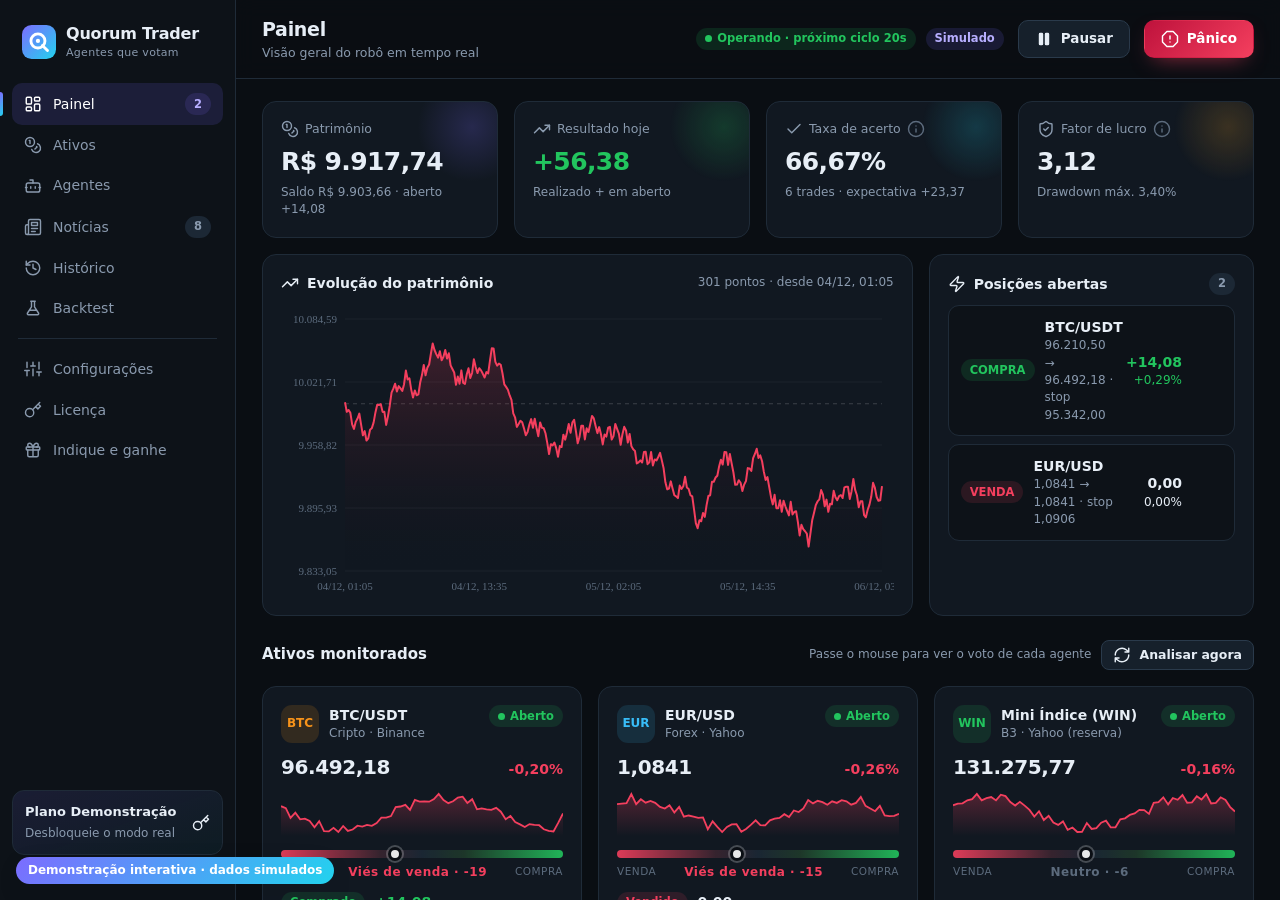
==== demos/quorum-trader/app.html @ 9066086c "quorum-trader: card, preview e demo interativa Co-Authored-By: Claude Opus 5.5 <noreply@anthropic.co" ====
<!doctype html>
<html lang="pt-BR">
<head>
<meta charset="utf-8">
<meta name="viewport" content="width=device-width, initial-scale=1">
<title>Quorum Trader</title>
<style>
:root{
  --bg:#0A0E13; --bg2:#0D1218; --surface:#111821; --surface2:#16202B; --surface3:#1C2835;
  --border:#1F2B38; --border2:#2A3A4B; --text:#E7EEF6; --muted:#8A9AAE; --faint:#5C6B7D;
  --brand:#7C6CFF; --brand2:#22D3EE; --brand-soft:rgba(124,108,255,.14);
  --up:#22C55E; --up-soft:rgba(34,197,94,.13); --down:#F43F5E; --down-soft:rgba(244,63,94,.13);
  --warn:#F5A524; --warn-soft:rgba(245,165,36,.13); --info:#38BDF8;
  --r:14px; --r-sm:10px; --shadow:0 10px 30px -12px rgba(0,0,0,.6);
  --grad:linear-gradient(135deg,var(--brand),var(--brand2));
  --ease:cubic-bezier(.2,.8,.2,1);
}
*{box-sizing:border-box;margin:0;padding:0}
html,body{height:100%}
body{background:var(--bg);color:var(--text);font:14px/1.45 "Segoe UI Variable Text","Segoe UI",Inter,system-ui,sans-serif;
  overflow:hidden;-webkit-font-smoothing:antialiased;user-select:none}
input,textarea,select,button{font:inherit;color:inherit}
.num{font-variant-numeric:tabular-nums;font-feature-settings:"tnum"}
::-webkit-scrollbar{width:10px;height:10px}::-webkit-scrollbar-thumb{background:#223040;border-radius:10px;border:3px solid var(--bg)}
::-webkit-scrollbar-track{background:transparent}
svg.i{width:18px;height:18px;stroke:currentColor;fill:none;stroke-width:1.9;stroke-linecap:round;stroke-linejoin:round;flex:none}
svg.i.f{fill:currentColor;stroke:none}

/* ---------- layout */
.app{display:grid;grid-template-columns:236px 1fr;height:100vh}
aside{background:var(--bg2);border-right:1px solid var(--border);display:flex;flex-direction:column;padding:18px 12px;gap:4px}
.logo{display:flex;align-items:center;gap:10px;padding:4px 10px 18px;font-weight:700;font-size:16px;letter-spacing:-.2px}
.logo small{display:block;font-weight:500;font-size:11px;color:var(--muted);letter-spacing:.3px}
.nav{display:flex;align-items:center;gap:11px;padding:10px 12px;border-radius:10px;color:var(--muted);cursor:pointer;
  transition:background .18s var(--ease),color .18s var(--ease),transform .18s var(--ease);position:relative;font-weight:500}
.nav:hover{background:var(--surface);color:var(--text);transform:translateX(2px)}
.nav.on{background:var(--brand-soft);color:#fff}
.nav.on::before{content:"";position:absolute;left:-12px;top:9px;bottom:9px;width:3px;border-radius:0 3px 3px 0;background:var(--grad)}
.nav .badge{margin-left:auto}
.nav-sep{height:1px;background:var(--border);margin:10px 6px}
.side-foot{margin-top:auto;display:flex;flex-direction:column;gap:10px}
.plan-card{border:1px solid var(--border);background:linear-gradient(160deg,rgba(124,108,255,.12),rgba(34,211,238,.05));
  border-radius:12px;padding:12px;cursor:pointer;transition:border-color .2s,transform .2s var(--ease)}
.plan-card:hover{border-color:var(--brand);transform:translateY(-2px)}
.plan-card b{display:block;font-size:13px}.plan-card span{font-size:12px;color:var(--muted)}
main{display:flex;flex-direction:column;min-width:0;height:100vh}
header{display:flex;align-items:center;gap:14px;padding:16px 26px;border-bottom:1px solid var(--border);background:rgba(10,14,19,.8);backdrop-filter:blur(10px)}
header h1{font-size:19px;font-weight:650;letter-spacing:-.3px}
header .sub{color:var(--muted);font-size:12.5px}
.grow{flex:1}
.content{flex:1;overflow:auto;padding:22px 26px 40px}
.page{animation:in .35s var(--ease)}
@keyframes in{from{opacity:0;transform:translateY(6px)}to{opacity:1;transform:none}}

/* ---------- componentes */
.btn{--c:var(--surface2);display:inline-flex;align-items:center;justify-content:center;gap:8px;height:38px;padding:0 16px;border-radius:10px;
  border:1px solid var(--border2);background:var(--c);cursor:pointer;font-weight:600;font-size:13.5px;white-space:nowrap;position:relative;overflow:hidden;
  transition:transform .15s var(--ease),box-shadow .2s var(--ease),background .2s,border-color .2s,filter .2s}
.btn:hover{border-color:#3A4E63;transform:translateY(-1px);box-shadow:0 6px 18px -8px rgba(0,0,0,.7)}
.btn:active{transform:translateY(0) scale(.98)}
.btn:focus-visible,.nav:focus-visible,.sw:focus-within{outline:2px solid var(--brand);outline-offset:2px}
.btn.pri{background:var(--grad);border-color:transparent;color:#fff;box-shadow:0 8px 22px -10px rgba(124,108,255,.8)}
.btn.pri:hover{filter:brightness(1.1);box-shadow:0 10px 26px -8px rgba(124,108,255,.9)}
.btn.go{background:linear-gradient(135deg,#16A34A,#22C55E);border-color:transparent;color:#fff;box-shadow:0 8px 22px -10px rgba(34,197,94,.8)}
.btn.danger{background:linear-gradient(135deg,#BE123C,#F43F5E);border-color:transparent;color:#fff;box-shadow:0 8px 22px -10px rgba(244,63,94,.7)}
.btn.ghost{background:transparent;border-color:transparent;color:var(--muted)}
.btn.ghost:hover{background:var(--surface2);color:var(--text)}
.btn.sm{height:30px;padding:0 11px;font-size:12.5px;border-radius:8px}
.btn.icon{width:38px;padding:0}.btn.sm.icon{width:30px}
.btn[disabled]{opacity:.45;pointer-events:none}
.btn .ripple{position:absolute;border-radius:50%;transform:scale(0);background:rgba(255,255,255,.35);animation:rip .6s ease-out;pointer-events:none}
@keyframes rip{to{transform:scale(4);opacity:0}}
.btn.loading{color:transparent!important;pointer-events:none}
.btn.loading::after{content:"";position:absolute;width:16px;height:16px;border:2px solid rgba(255,255,255,.35);border-top-color:#fff;border-radius:50%;animation:spin .7s linear infinite}
@keyframes spin{to{transform:rotate(360deg)}}

.card{background:var(--surface);border:1px solid var(--border);border-radius:var(--r);padding:18px;transition:border-color .2s,transform .2s var(--ease),box-shadow .2s}
.card.hov:hover{border-color:var(--border2);transform:translateY(-2px);box-shadow:var(--shadow)}
.card h3{font-size:14px;font-weight:650;display:flex;align-items:center;gap:8px}
.card .hd{display:flex;align-items:center;gap:10px;margin-bottom:14px}
.muted{color:var(--muted)}.faint{color:var(--faint)}.up{color:var(--up)}.down{color:var(--down)}.warn{color:var(--warn)}
.grid{display:grid;gap:16px}
.g4{grid-template-columns:repeat(4,1fr)}.g3{grid-template-columns:repeat(3,1fr)}.g2{grid-template-columns:repeat(2,1fr)}
.g-main{grid-template-columns:minmax(0,2fr) minmax(300px,1fr)}
@media(max-width:1250px){.g4{grid-template-columns:repeat(2,1fr)}.g3{grid-template-columns:repeat(2,1fr)}}
.row{display:flex;align-items:center;gap:10px}.col{display:flex;flex-direction:column;gap:10px}.wrap{flex-wrap:wrap}
.mt{margin-top:16px}.mt2{margin-top:24px}.mb{margin-bottom:16px}

.kpi{position:relative;overflow:hidden}
.kpi .lbl{color:var(--muted);font-size:12.5px;font-weight:500;display:flex;align-items:center;gap:6px}
.kpi .val{font-size:25px;font-weight:700;letter-spacing:-.6px;margin-top:6px}
.kpi .foot{font-size:12px;color:var(--muted);margin-top:4px}
.kpi::after{content:"";position:absolute;right:-30px;top:-30px;width:110px;height:110px;border-radius:50%;background:radial-gradient(var(--glow,rgba(124,108,255,.18)),transparent 70%)}

.badge{display:inline-flex;align-items:center;gap:5px;height:22px;padding:0 9px;border-radius:99px;font-size:11.5px;font-weight:600;background:var(--surface3);color:var(--muted);white-space:nowrap}
.badge.up{background:var(--up-soft);color:var(--up)}.badge.down{background:var(--down-soft);color:var(--down)}
.badge.warn{background:var(--warn-soft);color:var(--warn)}.badge.brand{background:var(--brand-soft);color:#B7AEFF}
.dot{width:7px;height:7px;border-radius:50%;background:currentColor;flex:none}
.dot.pulse{box-shadow:0 0 0 0 currentColor;animation:pulse 1.8s infinite}
@keyframes pulse{0%{box-shadow:0 0 0 0 rgba(34,197,94,.6)}70%{box-shadow:0 0 0 8px rgba(34,197,94,0)}100%{box-shadow:0 0 0 0 rgba(34,197,94,0)}}

.sw{position:relative;display:inline-block;vertical-align:middle;width:40px;height:23px;flex:none;cursor:pointer}
.sw input{opacity:0;width:0;height:0;position:absolute}
.sw span{position:absolute;inset:0;background:var(--surface3);border:1px solid var(--border2);border-radius:99px;transition:.22s var(--ease)}
.sw span::after{content:"";position:absolute;width:17px;height:17px;left:2px;top:2px;border-radius:50%;background:#C9D3DF;transition:.22s var(--ease)}
.sw input:checked+span{background:var(--brand);border-color:var(--brand)}
.sw input:checked+span::after{transform:translateX(17px);background:#fff}
.sw input:disabled+span{opacity:.4;cursor:not-allowed}

.field{display:flex;flex-direction:column;gap:6px}
.field label{font-size:12.5px;color:var(--muted);font-weight:500;display:flex;justify-content:space-between}
.inp{height:40px;padding:0 12px;border-radius:10px;border:1px solid var(--border2);background:var(--bg2);outline:none;width:100%;
  transition:border-color .2s,box-shadow .2s;user-select:text}
textarea.inp{height:auto;padding:10px 12px;resize:vertical;min-height:90px;font-family:Consolas,monospace;font-size:12.5px}
.inp:hover{border-color:#36485C}.inp:focus{border-color:var(--brand);box-shadow:0 0 0 3px var(--brand-soft)}
select.inp{cursor:pointer}
.help{font-size:12px;color:var(--faint)}
input[type=range]{-webkit-appearance:none;width:100%;height:6px;border-radius:9px;background:linear-gradient(90deg,var(--brand) var(--p,50%),var(--surface3) var(--p,50%));outline:none;cursor:pointer}
input[type=range]::-webkit-slider-thumb{-webkit-appearance:none;width:18px;height:18px;border-radius:50%;background:#fff;border:3px solid var(--brand);box-shadow:0 2px 8px rgba(0,0,0,.5);transition:transform .15s}
input[type=range]::-webkit-slider-thumb:hover{transform:scale(1.2)}

.seg{display:inline-flex;background:var(--bg2);border:1px solid var(--border2);border-radius:11px;padding:3px;gap:3px}
.seg button{border:0;background:transparent;padding:7px 14px;border-radius:8px;cursor:pointer;color:var(--muted);font-weight:600;font-size:13px;transition:.18s var(--ease)}
.seg button:hover{color:var(--text);background:var(--surface2)}
.seg button.on{background:var(--surface3);color:#fff;box-shadow:0 2px 8px rgba(0,0,0,.35)}
.seg button.on.real{background:linear-gradient(135deg,#B45309,#F5A524);color:#1A1003}

[data-tip]{position:relative}
[data-tip]:hover::after{content:attr(data-tip);position:absolute;bottom:calc(100% + 8px);left:50%;transform:translateX(-50%);background:#05080C;border:1px solid var(--border2);
  color:var(--text);font-size:12px;font-weight:500;padding:6px 9px;border-radius:8px;white-space:pre;z-index:50;pointer-events:none;animation:in .15s;line-height:1.35;text-align:left;max-width:320px}

table{width:100%;border-collapse:collapse}
th{font-size:11.5px;text-transform:uppercase;letter-spacing:.5px;color:var(--faint);font-weight:600;text-align:left;padding:10px 12px;border-bottom:1px solid var(--border);cursor:pointer;white-space:nowrap}
th:hover{color:var(--text)}
td{padding:11px 12px;border-bottom:1px solid var(--border);font-size:13px}
tbody tr{transition:background .15s}tbody tr:hover{background:var(--surface2)}

.empty{display:flex;flex-direction:column;align-items:center;justify-content:center;gap:8px;padding:36px 20px;color:var(--muted);text-align:center}
.empty svg.i{width:34px;height:34px;color:var(--faint);stroke-width:1.5}

/* ---------- ativos */
.asset{cursor:default;position:relative}
.asset .top{display:flex;align-items:flex-start;gap:10px}
.asset .ic{width:38px;height:38px;border-radius:11px;display:grid;place-items:center;font-weight:800;font-size:12px;flex:none}
.asset .px{font-size:20px;font-weight:700;letter-spacing:-.4px;margin-top:10px}
.meter{position:relative;height:8px;border-radius:9px;background:linear-gradient(90deg,var(--down) 0%,#3A2530 35%,var(--surface3) 50%,#1F3A2A 65%,var(--up) 100%);margin:14px 0 6px;opacity:.9}
.meter i{position:absolute;top:50%;width:14px;height:14px;border-radius:50%;background:#fff;border:3px solid var(--bg);transform:translate(-50%,-50%);box-shadow:0 0 0 2px rgba(255,255,255,.25);transition:left .8s var(--ease)}
.meter-l{display:flex;justify-content:space-between;font-size:10.5px;color:var(--faint);text-transform:uppercase;letter-spacing:.5px}
.votes{display:grid;grid-template-columns:repeat(auto-fill,minmax(70px,1fr));gap:6px;margin-top:12px;max-height:0;overflow:hidden;opacity:0;transition:max-height .35s var(--ease),opacity .3s,margin .3s}
.asset:hover .votes{max-height:200px;opacity:1}
.vote{font-size:11px;color:var(--muted)}
.vote .b{height:4px;border-radius:4px;background:var(--surface3);margin-top:3px;position:relative;overflow:hidden}
.vote .b i{position:absolute;top:0;bottom:0;left:50%}
.spark{width:100%;height:46px;margin-top:8px;display:block}

/* ---------- posições / log */
.pos{display:flex;align-items:center;gap:10px;padding:11px 12px;border-radius:11px;border:1px solid var(--border);background:var(--bg2);transition:.2s var(--ease)}
.pos:hover{border-color:var(--border2);background:var(--surface2)}
.pos .x{opacity:0;transition:opacity .2s}.pos:hover .x{opacity:1}
.log{font-size:12.5px;display:flex;gap:10px;padding:7px 2px;border-bottom:1px dashed var(--border);animation:in .3s}
.log time{color:var(--faint);flex:none;font-variant-numeric:tabular-nums}
.log .tag{width:7px;height:7px;border-radius:50%;margin-top:6px;flex:none;background:var(--muted)}
.log.compra .tag,.log.ganho .tag,.log.ok .tag{background:var(--up)}
.log.venda .tag,.log.perda .tag,.log.erro .tag{background:var(--down)}
.log.aviso .tag{background:var(--warn)}.log.news .tag{background:var(--info)}
.log.erro{color:#FDA4AF}

.chart-wrap{position:relative;height:290px}
.chart-wrap canvas{width:100%;height:100%;display:block}
.tt{position:absolute;pointer-events:none;background:#05080Cee;border:1px solid var(--border2);border-radius:9px;padding:7px 10px;font-size:12px;white-space:nowrap;transform:translate(-50%,-115%);opacity:0;transition:opacity .12s;z-index:5}

/* ---------- agentes */
.agent .ico{width:44px;height:44px;border-radius:13px;display:grid;place-items:center;background:var(--brand-soft);color:#B7AEFF}
.agent.locked{overflow:hidden}
.agent.locked .body{filter:blur(1.5px) grayscale(.6);opacity:.55}
.lock-ov{position:absolute;inset:0;display:flex;flex-direction:column;align-items:center;justify-content:center;gap:10px;background:linear-gradient(180deg,rgba(10,14,19,.2),rgba(10,14,19,.85));
  opacity:.95;transition:.25s}
.bar{height:6px;border-radius:6px;background:var(--surface3);overflow:hidden}
.bar i{display:block;height:100%;border-radius:6px;background:var(--grad);transition:width .6s var(--ease)}

/* ---------- notícias */
.news{display:flex;gap:14px;padding:14px;border-radius:12px;border:1px solid transparent;cursor:pointer;transition:.18s var(--ease)}
.news:hover{background:var(--surface2);border-color:var(--border2);transform:translateX(3px)}
.news .s{width:4px;border-radius:4px;flex:none;background:var(--surface3)}
.news .s.p{background:var(--up)}.news .s.n{background:var(--down)}
.news h4{font-size:14px;font-weight:600;line-height:1.4}
.chips{display:flex;gap:8px;flex-wrap:wrap}
.chip{height:32px;padding:0 13px;border-radius:99px;border:1px solid var(--border2);background:var(--surface);cursor:pointer;font-weight:600;font-size:12.5px;color:var(--muted);transition:.18s var(--ease);display:inline-flex;align-items:center;gap:6px}
.chip:hover{color:var(--text);border-color:#3A4E63;transform:translateY(-1px)}
.chip.on{background:var(--brand-soft);border-color:var(--brand);color:#fff}

/* ---------- modal / toast */
.ov{position:fixed;inset:0;background:rgba(3,6,10,.72);backdrop-filter:blur(6px);display:grid;place-items:center;z-index:100;animation:fade .2s}
@keyframes fade{from{opacity:0}}
.modal{width:min(560px,calc(100vw - 40px));max-height:calc(100vh - 60px);overflow:auto;background:var(--surface);border:1px solid var(--border2);border-radius:18px;padding:26px;box-shadow:0 30px 80px -20px #000;animation:pop .28s var(--ease)}
.modal.wide{width:min(760px,calc(100vw - 40px))}
@keyframes pop{from{opacity:0;transform:translateY(12px) scale(.97)}}
.modal .g3{grid-template-columns:repeat(3,1fr)}
input[type=checkbox].ck2{-webkit-appearance:none;appearance:none;width:20px;height:20px;border-radius:6px;border:1.5px solid var(--border2);background:var(--bg2);cursor:pointer;display:grid;place-items:center;flex:none;transition:.18s}
input[type=checkbox].ck2:hover{border-color:var(--brand)}
input[type=checkbox].ck2:checked{background:var(--brand) url("data:image/svg+xml,%3Csvg xmlns='http://www.w3.org/2000/svg' viewBox='0 0 24 24' fill='none' stroke='white' stroke-width='3.5' stroke-linecap='round' stroke-linejoin='round'%3E%3Cpath d='M20 6 9 17l-5-5'/%3E%3C/svg%3E") center/13px no-repeat;border-color:var(--brand)}
.modal h2{font-size:20px;letter-spacing:-.3px;margin-bottom:6px}
.modal .acts{display:flex;justify-content:flex-end;gap:10px;margin-top:22px}
#toasts{position:fixed;right:22px;bottom:22px;display:flex;flex-direction:column;gap:10px;z-index:200}
.toast{min-width:280px;max-width:380px;background:#0E141B;border:1px solid var(--border2);border-left:3px solid var(--brand);border-radius:12px;padding:12px 14px;display:flex;gap:10px;align-items:flex-start;
  box-shadow:var(--shadow);animation:tin .35s var(--ease);font-size:13px}
.toast.ok{border-left-color:var(--up)}.toast.erro{border-left-color:var(--down)}.toast.aviso{border-left-color:var(--warn)}
.toast.out{animation:tout .3s forwards}
@keyframes tin{from{opacity:0;transform:translateX(30px)}}@keyframes tout{to{opacity:0;transform:translateX(30px)}}

/* ---------- onboarding */
.steps{display:flex;gap:6px;margin-bottom:22px}
.steps i{height:4px;flex:1;border-radius:4px;background:var(--surface3);transition:.3s}
.steps i.on{background:var(--grad)}
.pick{display:grid;grid-template-columns:repeat(2,1fr);gap:10px}
.opt{border:1px solid var(--border2);border-radius:12px;padding:13px;cursor:pointer;transition:.18s var(--ease);background:var(--bg2);display:flex;gap:10px;align-items:center}
.opt:hover{border-color:#3E5368;transform:translateY(-1px)}
.opt.on{border-color:var(--brand);background:var(--brand-soft)}
.opt .ck{margin-left:auto;width:20px;height:20px;border-radius:6px;border:1.5px solid var(--border2);display:grid;place-items:center;transition:.18s}
.opt.on .ck{background:var(--brand);border-color:var(--brand)}
.opt .ck svg{width:13px;height:13px;stroke-width:3;opacity:0}.opt.on .ck svg{opacity:1}

.banner{display:flex;align-items:center;gap:12px;padding:12px 16px;border-radius:12px;border:1px solid;font-size:13px;margin-bottom:18px}
.banner.sim{border-color:rgba(56,189,248,.3);background:rgba(56,189,248,.07);color:#BAE6FD}
.banner.real{border-color:rgba(245,165,36,.4);background:var(--warn-soft);color:#FDE68A}
.banner.trava{border-color:rgba(244,63,94,.4);background:var(--down-soft);color:#FECDD3}
.ring{width:30px;height:30px}
.kbd{font-family:Consolas,monospace;font-size:11px;padding:1px 6px;border-radius:5px;background:var(--surface3);border:1px solid var(--border2);color:var(--muted)}
.skel{background:linear-gradient(90deg,var(--surface2),var(--surface3),var(--surface2));background-size:200% 100%;animation:sk 1.3s infinite;border-radius:8px;color:transparent!important}
@keyframes sk{to{background-position:-200% 0}}
.demo-flag{position:fixed;left:16px;bottom:16px;z-index:300;background:var(--grad);color:#fff;font-weight:700;font-size:12px;padding:5px 12px;border-radius:99px;box-shadow:var(--shadow)}
@media (prefers-reduced-motion:reduce){*{animation:none!important;transition:none!important}}
</style>
</head>
<body>
<div class="app">
  <aside>
    <div class="logo"><svg width="34" height="34" viewBox="0 0 32 32"><defs><linearGradient id="lg" x1="0" y1="0" x2="1" y2="1"><stop offset="0" stop-color="#7C6CFF"/><stop offset="1" stop-color="#22D3EE"/></linearGradient></defs><rect width="32" height="32" rx="9" fill="url(#lg)"/><circle cx="15" cy="15" r="6.6" fill="none" stroke="#fff" stroke-width="2.7"/><path d="M19.2 19.2 24 24" stroke="#fff" stroke-width="2.7" stroke-linecap="round"/><circle cx="15" cy="15" r="2" fill="#fff"/></svg>
      <div>Quorum Trader<small>Agentes que votam</small></div></div>
    <div id="nav"></div>
    <div class="side-foot">
      <div class="plan-card" id="planCard" tabindex="0" data-a="go" data-p='["licenca"]'></div>
      <div class="row muted" style="font-size:11.5px;padding:0 6px" id="ver"></div>
    </div>
  </aside>
  <main>
    <header>
      <div><h1 id="ttl">Painel</h1><div class="sub" id="sub"></div></div>
      <div class="grow"></div>
      <div id="hdrStatus" class="row"></div>
      <button class="btn" id="btnRun" data-a="toggleRun"></button>
      <button class="btn danger" data-a="panic" data-tip="Fecha todas as posições e bloqueia novas entradas"><svg class="i"><use href="#i-alert"/></svg>Pânico</button>
    </header>
    <div class="content" id="content"></div>
  </main>
</div>
<div id="toasts"></div>
<div id="modalRoot"></div>

<svg width="0" height="0" style="position:absolute">
 <symbol id="i-home" viewBox="0 0 24 24"><rect x="3" y="3" width="7" height="9" rx="1.5"/><rect x="14" y="3" width="7" height="5" rx="1.5"/><rect x="14" y="12" width="7" height="9" rx="1.5"/><rect x="3" y="16" width="7" height="5" rx="1.5"/></symbol>
 <symbol id="i-coins" viewBox="0 0 24 24"><circle cx="8" cy="8" r="6"/><path d="M18.09 10.37A6 6 0 1 1 10.34 18"/><path d="M7 6h1v4"/><path d="m16.71 13.88.7.71-2.82 2.82"/></symbol>
 <symbol id="i-bot" viewBox="0 0 24 24"><rect x="3" y="8" width="18" height="12" rx="2.5"/><path d="M12 8V4H8M2 14h2M20 14h2M9 13v2M15 13v2"/></symbol>
 <symbol id="i-news" viewBox="0 0 24 24"><path d="M4 22h16a2 2 0 0 0 2-2V4a2 2 0 0 0-2-2H8a2 2 0 0 0-2 2v16a2 2 0 0 1-2 2Zm0 0a2 2 0 0 1-2-2v-9c0-1.1.9-2 2-2h2"/><path d="M18 14h-8M15 18h-5M10 6h8v4h-8z"/></symbol>
 <symbol id="i-hist" viewBox="0 0 24 24"><path d="M3 12a9 9 0 1 0 9-9 9.75 9.75 0 0 0-6.74 2.74L3 8"/><path d="M3 3v5h5M12 7v5l4 2"/></symbol>
 <symbol id="i-flask" viewBox="0 0 24 24"><path d="M9 3h6M10 3v7.4L4.5 19a1.5 1.5 0 0 0 1.3 2h12.4a1.5 1.5 0 0 0 1.3-2L14 10.4V3M7 15h10"/></symbol>
 <symbol id="i-sliders" viewBox="0 0 24 24"><path d="M4 21v-7M4 10V3M12 21v-9M12 8V3M20 21v-5M20 12V3M1 14h6M9 8h6M17 16h6"/></symbol>
 <symbol id="i-key" viewBox="0 0 24 24"><circle cx="7.5" cy="15.5" r="5.5"/><path d="m21 2-9.6 9.6M15.5 7.5l3 3L22 7l-3-3"/></symbol>
 <symbol id="i-gift" viewBox="0 0 24 24"><rect x="3" y="8" width="18" height="4" rx="1"/><path d="M12 8v13M19 12v7a2 2 0 0 1-2 2H7a2 2 0 0 1-2-2v-7M7.5 8a2.5 2.5 0 0 1 0-5C10 3 12 8 12 8s2-5 4.5-5a2.5 2.5 0 0 1 0 5"/></symbol>
 <symbol id="i-play" viewBox="0 0 24 24"><path d="M7 4.5v15l12-7.5z" fill="currentColor"/></symbol>
 <symbol id="i-pause" viewBox="0 0 24 24"><rect x="6" y="4.5" width="4" height="15" rx="1" fill="currentColor"/><rect x="14" y="4.5" width="4" height="15" rx="1" fill="currentColor"/></symbol>
 <symbol id="i-alert" viewBox="0 0 24 24"><path d="M7.86 2h8.28L22 7.86v8.28L16.14 22H7.86L2 16.14V7.86z"/><path d="M12 8v4M12 16h.01"/></symbol>
 <symbol id="i-x" viewBox="0 0 24 24"><path d="M18 6 6 18M6 6l12 12"/></symbol>
 <symbol id="i-check" viewBox="0 0 24 24"><path d="M20 6 9 17l-5-5"/></symbol>
 <symbol id="i-plus" viewBox="0 0 24 24"><path d="M12 5v14M5 12h14"/></symbol>
 <symbol id="i-edit" viewBox="0 0 24 24"><path d="M17 3a2.85 2.83 0 1 1 4 4L7.5 20.5 2 22l1.5-5.5Z"/></symbol>
 <symbol id="i-trash" viewBox="0 0 24 24"><path d="M3 6h18M19 6v14a2 2 0 0 1-2 2H7a2 2 0 0 1-2-2V6M8 6V4a2 2 0 0 1 2-2h4a2 2 0 0 1 2 2v2"/></symbol>
 <symbol id="i-copy" viewBox="0 0 24 24"><rect x="9" y="9" width="13" height="13" rx="2"/><path d="M5 15H4a2 2 0 0 1-2-2V4a2 2 0 0 1 2-2h9a2 2 0 0 1 2 2v1"/></symbol>
 <symbol id="i-ext" viewBox="0 0 24 24"><path d="M15 3h6v6M10 14 21 3M18 13v6a2 2 0 0 1-2 2H5a2 2 0 0 1-2-2V8a2 2 0 0 1 2-2h6"/></symbol>
 <symbol id="i-refresh" viewBox="0 0 24 24"><path d="M21 12a9 9 0 0 1-15 6.7L3 16M3 12a9 9 0 0 1 15-6.7L21 8M21 3v5h-5M3 21v-5h5"/></symbol>
 <symbol id="i-lock" viewBox="0 0 24 24"><rect x="3" y="11" width="18" height="11" rx="2"/><path d="M7 11V7a5 5 0 0 1 10 0v4"/></symbol>
 <symbol id="i-trend" viewBox="0 0 24 24"><path d="m22 7-8.5 8.5-5-5L2 17"/><path d="M16 7h6v6"/></symbol>
 <symbol id="i-rewind" viewBox="0 0 24 24"><path d="M3 7v6h6"/><path d="M21 17a9 9 0 0 0-15-6.7L3 13"/></symbol>
 <symbol id="i-bolt" viewBox="0 0 24 24"><path d="M13 2 3 14h9l-1 8 10-12h-9l1-8z"/></symbol>
 <symbol id="i-rocket" viewBox="0 0 24 24"><path d="M4.5 16.5c-1.5 1.26-2 5-2 5s3.74-.5 5-2c.71-.84.7-2.13-.09-2.91a2.18 2.18 0 0 0-2.91-.09zM12 15l-3-3a22 22 0 0 1 2-3.95A12.88 12.88 0 0 1 22 2c0 2.72-.78 7.5-6 11a22.35 22.35 0 0 1-4 2z"/><path d="M9 12H4s.55-3.03 2-4c1.62-1.08 5 0 5 0M12 15v5s3.03-.55 4-2c1.08-1.62 0-5 0-5"/></symbol>
 <symbol id="i-wave" viewBox="0 0 24 24"><path d="M22 12h-4l-3 9L9 3l-3 9H2"/></symbol>
 <symbol id="i-bands" viewBox="0 0 24 24"><path d="M3 6c4 0 5 4 9 4s5-4 9-4M3 18c4 0 5-4 9-4s5 4 9 4M3 12h18" /></symbol>
 <symbol id="i-down" viewBox="0 0 24 24"><path d="M21 15v4a2 2 0 0 1-2 2H5a2 2 0 0 1-2-2v-4M7 10l5 5 5-5M12 15V3"/></symbol>
 <symbol id="i-info" viewBox="0 0 24 24"><circle cx="12" cy="12" r="10"/><path d="M12 16v-4M12 8h.01"/></symbol>
 <symbol id="i-shield" viewBox="0 0 24 24"><path d="M20 13c0 5-3.5 7.5-7.66 8.95a1 1 0 0 1-.67-.01C7.5 20.5 4 18 4 13V6a1 1 0 0 1 1-1c2 0 4.5-1.2 6.24-2.72a1.17 1.17 0 0 1 1.52 0C14.51 3.81 17 5 19 5a1 1 0 0 1 1 1z"/><path d="m9 12 2 2 4-4"/></symbol>
 <symbol id="i-spark" viewBox="0 0 24 24"><path d="M12 3l1.9 5.8L20 11l-6.1 2.2L12 19l-1.9-5.8L4 11l6.1-2.2z"/></symbol>
 <symbol id="i-link" viewBox="0 0 24 24"><path d="M10 13a5 5 0 0 0 7.54.54l3-3a5 5 0 0 0-7.07-7.07l-1.72 1.71M14 11a5 5 0 0 0-7.54-.54l-3 3a5 5 0 0 0 7.07 7.07l1.71-1.71"/></symbol>
 <symbol id="i-folder" viewBox="0 0 24 24"><path d="M20 20a2 2 0 0 0 2-2V8a2 2 0 0 0-2-2h-7.9a2 2 0 0 1-1.69-.9L9.6 3.9A2 2 0 0 0 7.93 3H4a2 2 0 0 0-2 2v13a2 2 0 0 0 2 2Z"/></symbol>
 <symbol id="i-plug" viewBox="0 0 24 24"><path d="M12 22v-5M9 8V2M15 8V2M18 8v5a4 4 0 0 1-4 4h-4a4 4 0 0 1-4-4V8Z"/></symbol>
 <symbol id="i-unlock" viewBox="0 0 24 24"><rect x="3" y="11" width="18" height="11" rx="2"/><path d="M7 11V7a5 5 0 0 1 9.9-1"/></symbol>
 <symbol id="i-chev" viewBox="0 0 24 24"><path d="m9 18 6-6-6-6"/></symbol>
 <symbol id="i-zap" viewBox="0 0 24 24"><path d="M4 14a1 1 0 0 1-.78-1.63l9.9-10.2a.5.5 0 0 1 .86.46l-1.92 6.02A1 1 0 0 0 13 10h7a1 1 0 0 1 .78 1.63l-9.9 10.2a.5.5 0 0 1-.86-.46l1.92-6.02A1 1 0 0 0 11 14z"/></symbol>
 <symbol id="i-users" viewBox="0 0 24 24"><path d="M16 21v-2a4 4 0 0 0-4-4H6a4 4 0 0 0-4 4v2"/><circle cx="9" cy="7" r="4"/><path d="M22 21v-2a4 4 0 0 0-3-3.87M16 3.13a4 4 0 0 1 0 7.75"/></symbol>
</svg>

<script src="app.js"></script>
</body>
</html>
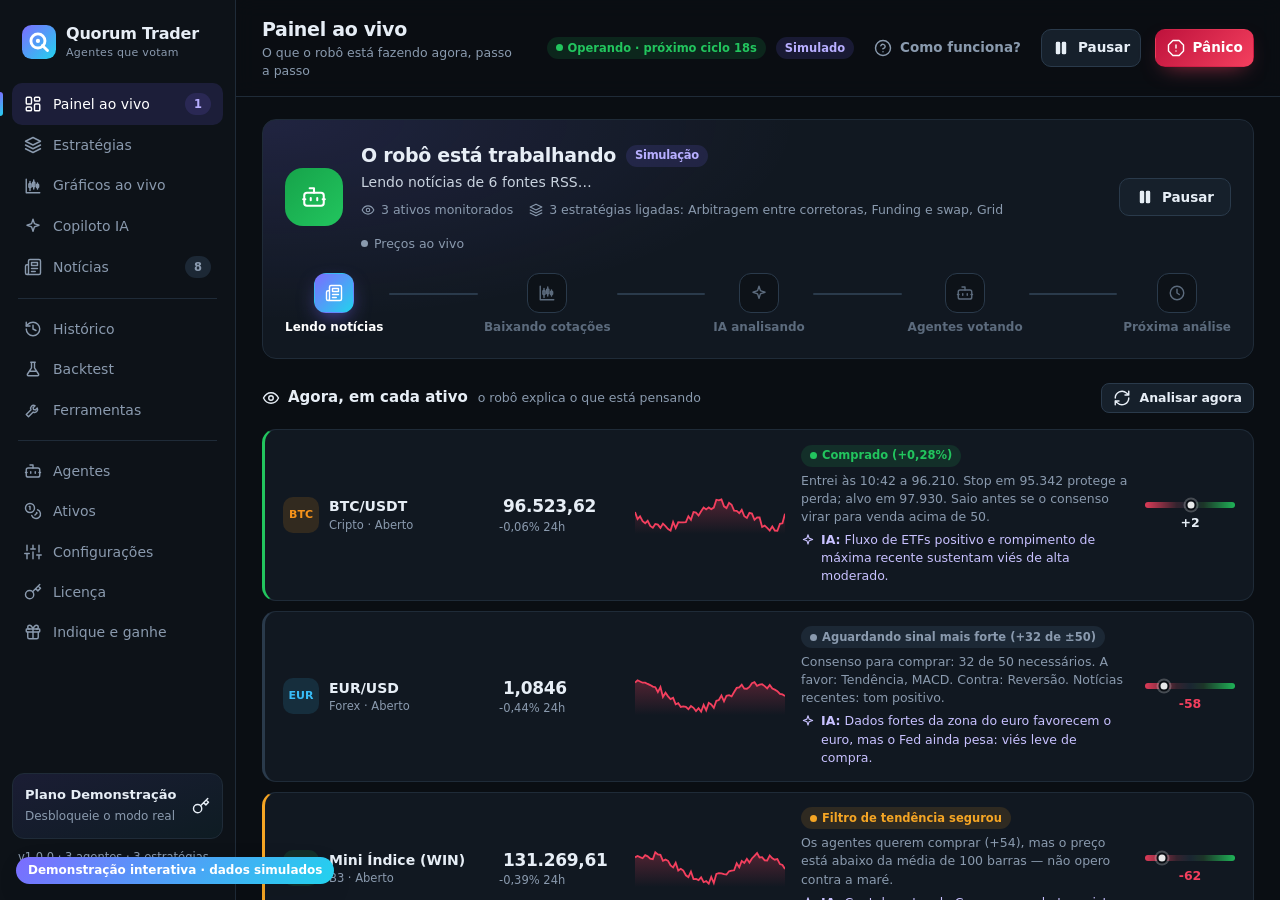
==== commit 673248cc: "quorum-trader: demo v2 (estratégias, painel ao vivo, gráficos, copiloto) Co-Authored-By: Claude Opus" ====
--- a/demos/quorum-trader/app.html
+++ b/demos/quorum-trader/app.html
@@ -229,6 +229,88 @@
 .skel{background:linear-gradient(90deg,var(--surface2),var(--surface3),var(--surface2));background-size:200% 100%;animation:sk 1.3s infinite;border-radius:8px;color:transparent!important}
 @keyframes sk{to{background-position:-200% 0}}
 .demo-flag{position:fixed;left:16px;bottom:16px;z-index:300;background:var(--grad);color:#fff;font-weight:700;font-size:12px;padding:5px 12px;border-radius:99px;box-shadow:var(--shadow)}
+
+/* ---------- v2: painel ao vivo, estratégias, gráficos, copiloto, ferramentas, tour */
+h3.sec{font-size:15px;display:flex;align-items:center;gap:8px}
+.hero-vivo{padding:22px;background:radial-gradient(90% 140% at 0% 0%,rgba(124,108,255,.14),transparent 60%),var(--surface)}
+.hv-top{display:flex;align-items:center;gap:18px}
+.hv-orb{width:58px;height:58px;border-radius:18px;display:grid;place-items:center;background:var(--surface3);color:var(--muted);flex:none;position:relative}
+.hv-orb svg.i{width:26px;height:26px}
+.hv-orb.on{background:linear-gradient(135deg,#16A34A,#22C55E);color:#fff;box-shadow:0 0 0 0 rgba(34,197,94,.5);animation:orb 2s infinite}
+@keyframes orb{0%{box-shadow:0 0 0 0 rgba(34,197,94,.45)}70%{box-shadow:0 0 0 16px rgba(34,197,94,0)}100%{box-shadow:0 0 0 0 rgba(34,197,94,0)}}
+.hv-k{font-size:19px;font-weight:700;letter-spacing:-.3px;display:flex;align-items:center;gap:10px}
+.hv-t{color:#C9D3DF;margin-top:3px;font-size:14px}
+.hv-sub{display:flex;flex-wrap:wrap;gap:16px;margin-top:8px;font-size:12.5px;color:var(--muted)}
+.hv-sub span{display:inline-flex;align-items:center;gap:6px}.hv-sub svg.i{width:14px;height:14px}
+.stepper{display:flex;align-items:center;margin-top:20px;gap:6px}
+.stepper .st{display:flex;flex-direction:column;align-items:center;gap:6px;min-width:96px;color:var(--faint);font-size:12px;font-weight:600;text-align:center;transition:.3s}
+.stepper .st-i{width:40px;height:40px;border-radius:12px;display:grid;place-items:center;border:1px solid var(--border2);background:var(--bg2);transition:.3s}
+.stepper .st.feito{color:var(--muted)}.stepper .st.feito .st-i{border-color:rgba(34,197,94,.4);color:var(--up)}
+.stepper .st.atual{color:#fff}.stepper .st.atual .st-i{background:var(--grad);border-color:transparent;color:#fff;box-shadow:0 8px 22px -8px rgba(124,108,255,.9);animation:pul 1.4s ease-in-out infinite}
+@keyframes pul{50%{transform:scale(1.08)}}
+.stepper .st.sem{opacity:.45}.stepper .st small{color:var(--brand2);font-weight:700}
+.stepper .st-l{flex:1;height:2px;background:var(--border2);border-radius:2px;margin-bottom:22px}
+.stepper.off{opacity:.55;filter:grayscale(.6)}
+.av{display:grid;grid-template-columns:200px 120px 150px 1fr 90px;align-items:center;gap:16px;padding:14px 18px;border-left:3px solid var(--border2)}
+.av.av-up{border-left-color:var(--up)}.av.av-down{border-left-color:var(--down)}.av.av-warn{border-left-color:var(--warn)}
+.av-id{display:flex;align-items:center;gap:10px;min-width:0}.av-id .ic{width:36px;height:36px;border-radius:10px;display:grid;place-items:center;font-weight:800;font-size:11px;flex:none}
+.av-id small,.av-px small{display:block;font-size:11.5px;color:var(--muted)}
+.av-px b{font-size:17px;letter-spacing:-.3px;padding:1px 4px;border-radius:5px}
+.av-spark .spark{height:38px;margin:0}
+.av-pens p{font-size:12.5px;color:var(--muted);margin-top:5px}
+.av-ia{display:flex;gap:6px;color:#C8C1FF!important;font-size:12.5px}.av-ia svg.i{width:14px;height:14px;margin-top:2px}
+.av-m{text-align:center}.av-m small{font-weight:700;font-size:12.5px}
+.meter.sm{height:6px;margin:4px 0}.meter.sm i{width:11px;height:11px;border-width:2px}
+@media(max-width:1250px){.av{grid-template-columns:180px 110px 1fr 80px}.av-spark{display:none}}
+.flash-up{animation:fu 1.2s}.flash-down{animation:fd 1.2s}
+@keyframes fu{0%{background:rgba(34,197,94,.45);color:#fff}100%{background:transparent}}
+@keyframes fd{0%{background:rgba(244,63,94,.45);color:#fff}100%{background:transparent}}
+.est-mini{display:flex;flex-direction:column;gap:10px;min-height:150px;opacity:.82}.est-mini.on{opacity:1;border-color:rgba(34,197,94,.35)}
+.est-st{font-size:12.5px;display:-webkit-box;-webkit-line-clamp:3;-webkit-box-orient:vertical;overflow:hidden}.est-st .dot{display:inline-block;margin-right:6px;vertical-align:middle}
+.ico-s{width:32px;height:32px;border-radius:10px;display:grid;place-items:center;background:var(--brand-soft);color:#B7AEFF;flex:none}.ico-s svg.i{width:16px;height:16px}
+.ico-g{width:52px;height:52px;border-radius:15px;display:grid;place-items:center;background:var(--grad);color:#fff;flex:none;box-shadow:0 10px 26px -12px rgba(124,108,255,.9)}.ico-g svg.i{width:24px;height:24px}
+.tabs-est{display:flex;gap:6px;overflow-x:auto;padding-bottom:6px;margin-bottom:16px}
+.tab-est{display:flex;align-items:center;gap:8px;height:40px;padding:0 14px;border-radius:11px;border:1px solid var(--border2);background:var(--surface);color:var(--muted);font-weight:600;font-size:13px;cursor:pointer;white-space:nowrap;transition:.18s var(--ease)}
+.tab-est:hover{color:var(--text);border-color:#3A4E63;transform:translateY(-1px)}.tab-est.on{background:var(--brand-soft);border-color:var(--brand);color:#fff}
+.tab-est svg.i{width:16px;height:16px}.tab-est .dot{width:7px;height:7px}
+.est-hero{padding:22px}.est-hero.on{border-color:rgba(34,197,94,.35);background:linear-gradient(120deg,rgba(34,197,94,.06),var(--surface) 50%)}
+.est-status{margin-top:12px;padding:10px 14px;border-radius:10px;background:var(--bg2);border:1px solid var(--border);font-size:13px;display:flex;gap:9px;align-items:flex-start;line-height:1.5}
+.est-status .dot{margin-top:6px}
+.sw.lg{width:54px;height:30px}.sw.lg span::after{width:24px;height:24px}.sw.lg input:checked+span::after{transform:translateX(24px)}
+.passos{display:grid;grid-template-columns:repeat(auto-fit,minmax(200px,1fr));gap:12px;counter-reset:p}
+.passo{position:relative;background:var(--surface);border:1px solid var(--border);border-radius:14px;padding:16px 16px 16px 54px;font-size:13.5px;color:#C9D3DF;transition:.2s}
+.passo:hover{border-color:var(--border2);transform:translateY(-2px)}
+.passo b{position:absolute;left:14px;top:14px;width:28px;height:28px;border-radius:9px;display:grid;place-items:center;background:var(--grad);color:#fff;font-size:13px}
+.escada{display:flex;flex-direction:column;gap:3px;max-height:400px;overflow:auto}
+.degrau{display:grid;grid-template-columns:110px 1fr 230px;align-items:center;gap:12px;padding:6px 10px;border-radius:8px;font-size:12.5px;background:var(--bg2)}
+.degrau i{height:2px;background:var(--border2);border-radius:2px}.degrau small{color:var(--faint)}
+.degrau.comprado{background:rgba(34,197,94,.1)}.degrau.comprado i{background:var(--up)}.degrau.comprado small{color:var(--up)}
+.preco-agora{padding:2px 10px}.preco-agora span{display:inline-flex;align-items:center;gap:4px;font-size:12px;font-weight:700;color:var(--brand2);background:rgba(34,211,238,.1);padding:3px 10px;border-radius:99px}
+.faixa{height:10px;border-radius:10px;background:linear-gradient(90deg,var(--down),var(--surface3) 50%,var(--up));position:relative}
+.faixa i{position:absolute;top:50%;width:16px;height:16px;border-radius:50%;background:#fff;border:3px solid var(--bg);transform:translate(-50%,-50%);transition:left .8s var(--ease)}
+.zc{width:100%;height:180px;display:block;background:var(--bg2);border-radius:12px}
+.leg{display:inline-flex;align-items:center;gap:6px;color:var(--muted)}.leg i{width:14px;height:3px;border-radius:2px;display:inline-block}
+.leg i.tri{width:0;height:0;border-left:6px solid transparent;border-right:6px solid transparent;border-top:8px solid var(--up);border-radius:0}
+.vbar{flex:1;height:6px;border-radius:6px;background:var(--surface3);position:relative;overflow:hidden}.vbar i{position:absolute;top:0;bottom:0}
+.chat{display:flex;flex-direction:column;min-height:560px}
+.msgs{flex:1;overflow:auto;display:flex;flex-direction:column;gap:12px;padding:4px 2px 14px;max-height:520px}
+.msg{max-width:86%;padding:12px 14px;border-radius:14px;font-size:13.5px;animation:in .3s}
+.msg b{font-size:11.5px;color:var(--muted);display:block;margin-bottom:3px}
+.msg.eu{align-self:flex-end;background:var(--brand-soft);border:1px solid rgba(124,108,255,.35)}
+.msg.ia{align-self:flex-start;background:var(--surface2);border:1px solid var(--border2)}
+.digitando{display:flex;gap:5px;padding:4px 0}.digitando i{width:7px;height:7px;border-radius:50%;background:var(--muted);animation:dg 1s infinite}
+.digitando i:nth-child(2){animation-delay:.15s}.digitando i:nth-child(3){animation-delay:.3s}
+@keyframes dg{50%{opacity:.25;transform:translateY(-3px)}}
+.ia-hero{padding:30px;background:radial-gradient(100% 140% at 0% 0%,rgba(124,108,255,.22),transparent 55%),radial-gradient(80% 120% at 100% 100%,rgba(34,211,238,.12),transparent 50%),var(--surface)}
+.relogio{display:flex;flex-direction:column;gap:12px}
+.sess{display:flex;align-items:center;gap:12px}
+.trilho{flex:1;height:12px;border-radius:12px;background:var(--bg2);border:1px solid var(--border);position:relative;overflow:hidden}
+.trilho i{position:absolute;top:0;bottom:0;opacity:.55;border-radius:12px}
+.trilho u{position:absolute;top:-2px;bottom:-2px;width:2px;background:#fff;box-shadow:0 0 8px #fff}
+.tour{position:fixed;inset:0;z-index:400}
+.tour-luz{position:fixed;border-radius:14px;box-shadow:0 0 0 9999px rgba(3,6,10,.78);transition:all .35s var(--ease);pointer-events:none;outline:2px solid var(--brand)}
+.tour-card{position:fixed;width:360px;background:var(--surface);border:1px solid var(--border2);border-radius:16px;padding:18px;box-shadow:0 30px 70px -20px #000;animation:pop .3s var(--ease)}
+
 @media (prefers-reduced-motion:reduce){*{animation:none!important;transition:none!important}}
 </style>
 </head>
@@ -248,6 +330,7 @@
       <div><h1 id="ttl">Painel</h1><div class="sub" id="sub"></div></div>
       <div class="grow"></div>
       <div id="hdrStatus" class="row"></div>
+      <button class="btn ghost" data-a="tour" data-tip="Tour rápido de 1 minuto"><svg class="i"><use href="#i-help"/></svg>Como funciona?</button>
       <button class="btn" id="btnRun" data-a="toggleRun"></button>
       <button class="btn danger" data-a="panic" data-tip="Fecha todas as posições e bloqueia novas entradas"><svg class="i"><use href="#i-alert"/></svg>Pânico</button>
     </header>
@@ -296,8 +379,29 @@
  <symbol id="i-chev" viewBox="0 0 24 24"><path d="m9 18 6-6-6-6"/></symbol>
  <symbol id="i-zap" viewBox="0 0 24 24"><path d="M4 14a1 1 0 0 1-.78-1.63l9.9-10.2a.5.5 0 0 1 .86.46l-1.92 6.02A1 1 0 0 0 13 10h7a1 1 0 0 1 .78 1.63l-9.9 10.2a.5.5 0 0 1-.86-.46l1.92-6.02A1 1 0 0 0 11 14z"/></symbol>
  <symbol id="i-users" viewBox="0 0 24 24"><path d="M16 21v-2a4 4 0 0 0-4-4H6a4 4 0 0 0-4 4v2"/><circle cx="9" cy="7" r="4"/><path d="M22 21v-2a4 4 0 0 0-3-3.87M16 3.13a4 4 0 0 1 0 7.75"/></symbol>
+ <symbol id="i-eye" viewBox="0 0 24 24"><path d="M2 12s3.5-7 10-7 10 7 10 7-3.5 7-10 7S2 12 2 12z"/><circle cx="12" cy="12" r="3"/></symbol>
+ <symbol id="i-layers" viewBox="0 0 24 24"><path d="m12 2 10 5-10 5L2 7z"/><path d="m2 17 10 5 10-5M2 12l10 5 10-5"/></symbol>
+ <symbol id="i-chart" viewBox="0 0 24 24"><path d="M3 3v18h18"/><path d="M8 6v12M13 4v12M18 8v8"/><rect x="6.5" y="9" width="3" height="5" rx=".6"/><rect x="11.5" y="7" width="3" height="6" rx=".6"/><rect x="16.5" y="10" width="3" height="4" rx=".6"/></symbol>
+ <symbol id="i-clock" viewBox="0 0 24 24"><circle cx="12" cy="12" r="9"/><path d="M12 7v5l3 2"/></symbol>
+ <symbol id="i-tool" viewBox="0 0 24 24"><path d="M14.7 6.3a4 4 0 0 0-5.4 5.4L3 18l3 3 6.3-6.3a4 4 0 0 0 5.4-5.4l-2.6 2.6-2.4-.6-.6-2.4z"/></symbol>
+ <symbol id="i-swap" viewBox="0 0 24 24"><path d="M7 7h13l-4-4M17 17H4l4 4"/></symbol>
+ <symbol id="i-triangle" viewBox="0 0 24 24"><path d="M12 4 3 19h18z"/><circle cx="12" cy="4" r="1.6"/><circle cx="3" cy="19" r="1.6"/><circle cx="21" cy="19" r="1.6"/></symbol>
+ <symbol id="i-percent" viewBox="0 0 24 24"><path d="M19 5 5 19"/><circle cx="6.5" cy="6.5" r="2.5"/><circle cx="17.5" cy="17.5" r="2.5"/></symbol>
+ <symbol id="i-grid" viewBox="0 0 24 24"><path d="M3 6h18M3 10h18M3 14h18M3 18h18"/><circle cx="8" cy="10" r="1.6" fill="currentColor"/><circle cx="16" cy="14" r="1.6" fill="currentColor"/></symbol>
+ <symbol id="i-calendar" viewBox="0 0 24 24"><rect x="3" y="4" width="18" height="18" rx="2"/><path d="M16 2v4M8 2v4M3 10h18"/></symbol>
+ <symbol id="i-scale" viewBox="0 0 24 24"><path d="M12 3v18M7 21h10M5 7h14M5 7l-3 7a3 3 0 0 0 6 0zM19 7l-3 7a3 3 0 0 0 6 0z"/></symbol>
+ <symbol id="i-send" viewBox="0 0 24 24"><path d="m22 2-7 20-4-9-9-4z"/><path d="M22 2 11 13"/></symbol>
+ <symbol id="i-bell" viewBox="0 0 24 24"><path d="M6 8a6 6 0 0 1 12 0c0 7 3 9 3 9H3s3-2 3-9"/><path d="M10.3 21a1.94 1.94 0 0 0 3.4 0"/></symbol>
+ <symbol id="i-calc" viewBox="0 0 24 24"><rect x="4" y="2" width="16" height="20" rx="2"/><path d="M8 6h8M8 10h.01M12 10h.01M16 10h.01M8 14h.01M12 14h.01M16 14h.01M8 18h.01M12 18h.01M16 18h.01"/></symbol>
+ <symbol id="i-globe" viewBox="0 0 24 24"><circle cx="12" cy="12" r="10"/><path d="M2 12h20M12 2a15 15 0 0 1 0 20 15 15 0 0 1 0-20"/></symbol>
+ <symbol id="i-file" viewBox="0 0 24 24"><path d="M14 2H6a2 2 0 0 0-2 2v16a2 2 0 0 0 2 2h12a2 2 0 0 0 2-2V8z"/><path d="M14 2v6h6M8 13h8M8 17h5"/></symbol>
+ <symbol id="i-help" viewBox="0 0 24 24"><circle cx="12" cy="12" r="10"/><path d="M9.1 9a3 3 0 0 1 5.8 1c0 2-3 3-3 3M12 17h.01"/></symbol>
 </svg>
 
 <script src="app.js"></script>
+<script src="estrategias.js"></script>
+<script src="mercado.js"></script>
+<script src="mock.js"></script>
+<script src="mock2.js"></script>
 </body>
 </html>
